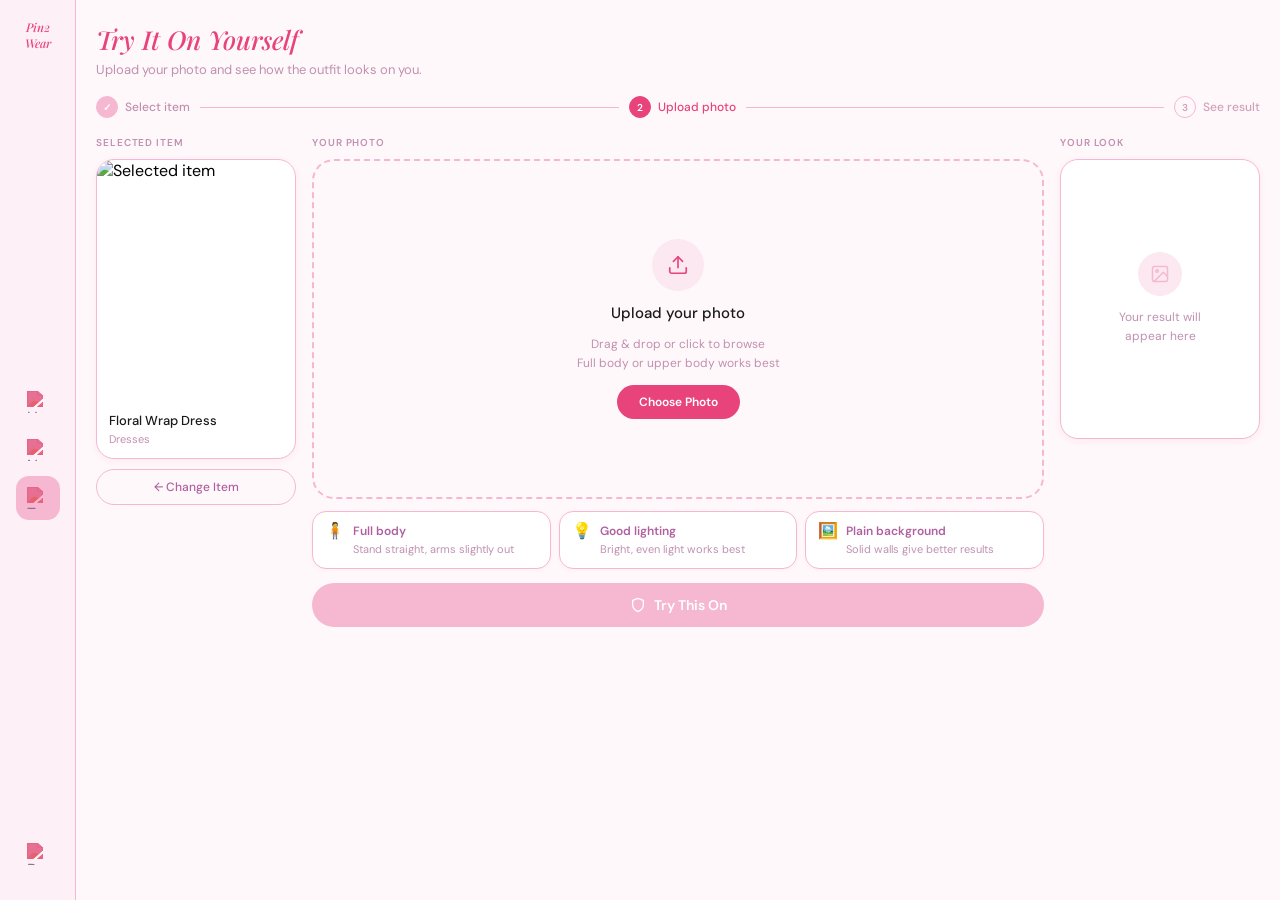
==== frontend/tryon.html @ 972ba786 "Create tryon.html" ====
<!DOCTYPE html>
<html lang="en">
<head>
  <meta charset="UTF-8">
  <meta name="viewport" content="width=device-width, initial-scale=1.0">
  <title>Try On — Pin2Wear</title>
  <link rel="stylesheet" href="css/style.css">
  <link href="https://fonts.googleapis.com/css2?family=DM+Sans:wght@300;400;500;600&family=Playfair+Display:ital,wght@0,500;1,400&display=swap" rel="stylesheet">
  <style>
    .tryon-page-header { padding: 22px 20px 0; }
    .tryon-page-header h1 { font-family: 'Playfair Display', serif; font-style: italic; font-size: 26px; font-weight: 500; color: #e8437a; margin: 0 0 4px; }
    .tryon-page-header p { font-size: 13px; color: #c090b0; margin: 0; }
    .steps-row { display: flex; align-items: center; padding: 18px 20px 0; }
    .step { display: flex; align-items: center; gap: 7px; font-size: 12px; font-weight: 500; color: #d0a0b8; }
    .step.active { color: #e8437a; }
    .step.done   { color: #c090b0; }
    .step-num { width: 22px; height: 22px; border-radius: 50%; border: 1.5px solid #f5b8d0; display: flex; align-items: center; justify-content: center; font-size: 10px; font-weight: 600; color: #d0a0b8; flex-shrink: 0; }
    .step.active .step-num { background: #e8437a; border-color: #e8437a; color: #fff; }
    .step.done   .step-num { background: #f5b8d0; border-color: #f5b8d0; color: #fff; }
    .step-line { flex: 1; height: 1px; background: #f5b8d0; margin: 0 10px; }
    .tryon-wrapper { display: flex; gap: 16px; padding: 18px 20px 40px; align-items: flex-start; }
    .panel-label { font-size: 10px; font-weight: 600; letter-spacing: 0.09em; text-transform: uppercase; color: #c090b0; margin-bottom: 10px; }
    .selected-item-panel { width: 200px; flex-shrink: 0; }
    .selected-item-card { background: #fff; border-radius: 18px; overflow: hidden; border: 1.5px solid #f5b8d0; margin-bottom: 10px; box-shadow: 0 2px 8px rgba(232,67,122,0.08); }
    .selected-item-card img { width: 100%; height: 240px; object-fit: cover; display: block; }
    .selected-item-info { padding: 12px; }
    .selected-item-name { font-size: 13px; font-weight: 500; color: #1a1a1a; margin-bottom: 3px; }
    .selected-item-category { font-size: 11px; color: #c090b0; }
    .change-item-btn { width: 100%; padding: 9px; border: 1.5px solid #f5b8d0; background: transparent; border-radius: 20px; font-family: 'DM Sans', sans-serif; font-size: 12px; font-weight: 500; color: #b060a0; cursor: pointer; transition: all 0.15s; }
    .change-item-btn:hover { background: #fce8f0; }
    .upload-panel { flex: 1; }
    .upload-zone { border: 2px dashed #f5b8d0; border-radius: 22px; background: #fff8fb; min-height: 340px; display: flex; flex-direction: column; align-items: center; justify-content: center; gap: 12px; cursor: pointer; transition: all 0.2s; position: relative; overflow: hidden; }
    .upload-zone:hover, .upload-zone.drag-over { border-color: #e8437a; background: #fce8f0; }
    .upload-zone input[type="file"] { position: absolute; inset: 0; opacity: 0; cursor: pointer; width: 100%; height: 100%; pointer-events: none; }
    .upload-icon-circle { width: 52px; height: 52px; background: #fce8f0; border-radius: 50%; display: flex; align-items: center; justify-content: center; }
    .upload-icon-circle svg { width: 22px; height: 22px; stroke: #e8437a; fill: none; stroke-width: 1.8; stroke-linecap: round; stroke-linejoin: round; }
    .upload-title { font-size: 15px; font-weight: 500; color: #1a1a1a; margin: 0; }
    .upload-sub { font-size: 12px; color: #c090b0; margin: 0; text-align: center; line-height: 1.6; }
    .upload-cta { background: #e8437a; color: white; border-radius: 30px; padding: 9px 22px; font-size: 12px; font-weight: 600; font-family: 'DM Sans', sans-serif; pointer-events: none; }
    .upload-zone.has-image { border-style: solid; border-color: #f5b8d0; background: #fff; min-height: 380px; }
    .upload-zone.has-image .upload-placeholder { display: none; }
    .preview-img { display: none; width: 100%; height: 100%; object-fit: contain; max-height: 380px; border-radius: 20px; }
    .upload-zone.has-image .preview-img { display: block; }
    .processing-overlay { display: none; position: absolute; inset: 0; background: rgba(255,248,251,0.9); border-radius: 20px; flex-direction: column; align-items: center; justify-content: center; gap: 14px; z-index: 10; }
    .processing-overlay.active { display: flex; }
    .spinner { width: 34px; height: 34px; border: 3px solid #f5b8d0; border-top-color: #e8437a; border-radius: 50%; animation: spin 0.75s linear infinite; }
    @keyframes spin { to { transform: rotate(360deg); } }
    .processing-text { font-size: 13px; color: #c090b0; font-weight: 500; }
    .processing-steps { font-size: 11px; color: #d0a0b8; text-align: center; line-height: 1.8; }
    .tips-row { display: flex; gap: 8px; margin-top: 12px; }
    .tip-card { flex: 1; background: #fff; border: 1.5px solid #f5b8d0; border-radius: 14px; padding: 10px 12px; display: flex; align-items: flex-start; gap: 8px; box-shadow: 0 1px 4px rgba(232,67,122,0.06); }
    .tip-icon { font-size: 16px; line-height: 1; margin-top: 1px; }
    .tip-text { font-size: 11px; color: #c090b0; line-height: 1.5; }
    .tip-text strong { display: block; color: #b060a0; font-weight: 600; font-size: 12px; margin-bottom: 1px; }
    .tryon-action { margin-top: 14px; display: flex; gap: 10px; align-items: center; }
    .tryon-btn { flex: 1; padding: 13px 20px; background: #e8437a; color: #fff; border: none; border-radius: 30px; font-family: 'DM Sans', sans-serif; font-size: 14px; font-weight: 600; cursor: pointer; transition: all 0.2s; display: flex; align-items: center; justify-content: center; gap: 8px; }
    .tryon-btn:hover { background: #c62a5e; transform: translateY(-1px); box-shadow: 0 6px 20px rgba(232,67,122,0.3); }
    .tryon-btn:disabled { background: #f5b8d0; color: #fff; cursor: not-allowed; transform: none; box-shadow: none; }
    .tryon-btn svg { width: 16px; height: 16px; stroke: currentColor; fill: none; stroke-width: 2; stroke-linecap: round; stroke-linejoin: round; }
    .reset-btn { padding: 13px 18px; border: 1.5px solid #f5b8d0; background: transparent; border-radius: 30px; font-family: 'DM Sans', sans-serif; font-size: 13px; color: #c090b0; cursor: pointer; transition: all 0.15s; }
    .reset-btn:hover { background: #fce8f0; color: #b060a0; }
    .result-panel { flex-shrink: 0; width: 200px; }
    .result-box { background: #fff; border: 1.5px solid #f5b8d0; border-radius: 18px; overflow: hidden; min-height: 280px; display: flex; align-items: center; justify-content: center; flex-direction: column; box-shadow: 0 2px 8px rgba(232,67,122,0.08); }
    .result-placeholder { text-align: center; padding: 24px 16px; }
    .result-placeholder-icon { width: 44px; height: 44px; background: #fce8f0; border-radius: 50%; display: flex; align-items: center; justify-content: center; margin: 0 auto 12px; }
    .result-placeholder-icon svg { width: 20px; height: 20px; stroke: #f5b8d0; fill: none; stroke-width: 1.8; stroke-linecap: round; stroke-linejoin: round; }
    .result-placeholder p { font-size: 12px; color: #c090b0; margin: 0; line-height: 1.6; }
    .result-img { width: 100%; display: none; border-radius: 16px; }
    .save-btn { display: flex; align-items: center; gap: 7px; padding: 10px 16px; border: 1.5px solid #f5b8d0; background: #fff; border-radius: 30px; font-family: 'DM Sans', sans-serif; font-size: 12px; font-weight: 600; color: #e8437a; cursor: pointer; transition: all 0.15s; margin-top: 10px; width: 100%; justify-content: center; }
    .save-btn:hover { background: #fce8f0; border-color: #e8437a; }
    .save-btn svg { width: 13px; height: 13px; stroke: currentColor; fill: none; stroke-width: 2.2; stroke-linecap: round; stroke-linejoin: round; }
    .error-toast { display: none; position: fixed; bottom: 24px; left: 50%; transform: translateX(-50%); background: #1a1a1a; color: #fff; padding: 12px 20px; border-radius: 30px; font-size: 13px; font-family: 'DM Sans', sans-serif; z-index: 999; white-space: nowrap; }
    .error-toast.show { display: block; }
    @media (max-width: 860px) { .tryon-wrapper { flex-direction: column; } .selected-item-panel, .result-panel { width: 100%; } }
  </style>
</head>
<body>

  <aside class="sidebar">
    <div class="logo">Pin2<br>Wear</div>
    <div class="sidebar-icons">
      <a href="index.html" class="icon"><img src="assets/icons/home.svg" alt="Home"></a>
      <a href="#" class="icon"><img src="assets/icons/notifications.svg" alt="Notifications"></a>
      <a href="tryon.html" class="icon active"><img src="assets/icons/plus.svg" alt="Try On"></a>
    </div>
    <a href="moodboard.html" class="icon bottom"><img src="assets/icons/profile.svg" alt="Profile"></a>
  </aside>

  <main class="main">

    <div class="tryon-page-header">
      <h1>Try It On Yourself</h1>
      <p>Upload your photo and see how the outfit looks on you.</p>
    </div>

    <div class="steps-row" id="stepsRow">
      <div class="step done" id="step1">
        <div class="step-num">✓</div><span>Select item</span>
      </div>
      <div class="step-line"></div>
      <div class="step active" id="step2">
        <div class="step-num">2</div><span>Upload photo</span>
      </div>
      <div class="step-line"></div>
      <div class="step" id="step3">
        <div class="step-num">3</div><span>See result</span>
      </div>
    </div>

    <div class="tryon-wrapper">

      <!-- LEFT -->
      <div class="selected-item-panel">
        <p class="panel-label">Selected Item</p>
        <div class="selected-item-card">
          <img id="selectedItemImg" src="assets/images/dress7.jpg" alt="Selected item">
          <div class="selected-item-info">
            <div class="selected-item-name" id="selectedItemName">Floral Wrap Dress</div>
            <div class="selected-item-category" id="selectedItemCategory">Dresses</div>
          </div>
        </div>
        <button class="change-item-btn" onclick="window.location.href='index.html'">← Change Item</button>
      </div>

      <!-- CENTER -->
      <div class="upload-panel">
        <p class="panel-label">Your Photo</p>
        <div class="upload-zone" id="uploadZone">
          <input type="file" id="photoInput" accept="image/*">
          <div class="upload-placeholder" style="display:flex;flex-direction:column;align-items:center;gap:12px;">
            <div class="upload-icon-circle">
              <svg viewBox="0 0 24 24"><path d="M21 15v4a2 2 0 0 1-2 2H5a2 2 0 0 1-2-2v-4"/><polyline points="17 8 12 3 7 8"/><line x1="12" y1="3" x2="12" y2="15"/></svg>
            </div>
            <p class="upload-title">Upload your photo</p>
            <p class="upload-sub">Drag & drop or click to browse<br>Full body or upper body works best</p>
            <span class="upload-cta">Choose Photo</span>
          </div>
          <img class="preview-img" id="previewImg" alt="Your photo">
          <div class="processing-overlay" id="processingOverlay">
            <div class="spinner"></div>
            <p class="processing-text">Generating your look...</p>
            <p class="processing-steps" id="processingSteps">✂️ Extracting garment...</p>
          </div>
        </div>

        <div class="tips-row">
          <div class="tip-card">
            <div class="tip-icon">🧍</div>
            <div class="tip-text"><strong>Full body</strong>Stand straight, arms slightly out</div>
          </div>
          <div class="tip-card">
            <div class="tip-icon">💡</div>
            <div class="tip-text"><strong>Good lighting</strong>Bright, even light works best</div>
          </div>
          <div class="tip-card">
            <div class="tip-icon">🖼️</div>
            <div class="tip-text"><strong>Plain background</strong>Solid walls give better results</div>
          </div>
        </div>

        <div class="tryon-action">
          <button class="tryon-btn" id="tryOnBtn" disabled>
            <svg viewBox="0 0 24 24"><path d="M12 22s8-4 8-10V5l-8-3-8 3v7c0 6 8 10 8 10z"/></svg>
            Try This On
          </button>
          <button class="reset-btn" id="resetBtn" onclick="resetUpload()" style="display:none">Reset</button>
        </div>
      </div>

      <!-- RIGHT -->
      <div class="result-panel">
        <p class="panel-label">Your Look</p>
        <div class="result-box" id="resultBox">
          <div class="result-placeholder" id="resultPlaceholder">
            <div class="result-placeholder-icon">
              <svg viewBox="0 0 24 24"><rect x="3" y="3" width="18" height="18" rx="2"/><circle cx="8.5" cy="8.5" r="1.5"/><polyline points="21 15 16 10 5 21"/></svg>
            </div>
            <p>Your result will<br>appear here</p>
          </div>
          <img class="result-img" id="resultImg" alt="Try-on result">
        </div>
        <button class="save-btn" id="saveBtn" style="display:none">
          <svg viewBox="0 0 24 24"><path d="M20.84 4.61a5.5 5.5 0 0 0-7.78 0L12 5.67l-1.06-1.06a5.5 5.5 0 0 0-7.78 7.78l1.06 1.06L12 21.23l7.78-7.78 1.06-1.06a5.5 5.5 0 0 0 0-7.78z"/></svg>
          Save to Moodboard
        </button>
      </div>

    </div>
  </main>

  <div class="error-toast" id="errorToast">⚠️ Server not reachable. Make sure your Colab is running.</div>

  <script>
    // ── UPDATE THIS every time you restart Colab ──
    const API_URL = "https://pin2wear-tryon-api-xyz123.onrender.com"; // Replace with your actual API URL

    const photoInput        = document.getElementById('photoInput');
    const uploadZone        = document.getElementById('uploadZone');
    const previewImg        = document.getElementById('previewImg');
    const tryOnBtn          = document.getElementById('tryOnBtn');
    const resetBtn          = document.getElementById('resetBtn');
    const processingOverlay = document.getElementById('processingOverlay');
    const processingSteps   = document.getElementById('processingSteps');
    const resultImg         = document.getElementById('resultImg');
    const resultPlaceholder = document.getElementById('resultPlaceholder');
    const saveBtn           = document.getElementById('saveBtn');
    const step2El           = document.getElementById('step2');
    const step3El           = document.getElementById('step3');
    const errorToast        = document.getElementById('errorToast');

    // ── Load garment from URL params ──
    const params       = new URLSearchParams(window.location.search);
    const itemImage    = params.get('item');
    const itemLabel    = params.get('label');
    const itemCategory = params.get('category');

    if (itemImage)    document.getElementById('selectedItemImg').src = itemImage;
    if (itemLabel)    document.getElementById('selectedItemName').textContent = itemLabel;
    if (itemCategory) document.getElementById('selectedItemCategory').textContent = itemCategory;

    if (!itemImage) {
      const stored = sessionStorage.getItem('tryonItem');
      if (stored) {
        const item = JSON.parse(stored);
        if (item.image)    document.getElementById('selectedItemImg').src = item.image;
        if (item.name)     document.getElementById('selectedItemName').textContent = item.name;
        if (item.category) document.getElementById('selectedItemCategory').textContent = item.category;
      }
    }

    uploadZone.addEventListener('click', () => photoInput.click());

    photoInput.addEventListener('change', function () {
      if (this.files[0]) handleFile(this.files[0]);
    });

    uploadZone.addEventListener('dragover', (e) => { e.preventDefault(); uploadZone.classList.add('drag-over'); });
    uploadZone.addEventListener('dragleave', () => uploadZone.classList.remove('drag-over'));
    uploadZone.addEventListener('drop', (e) => {
      e.preventDefault();
      uploadZone.classList.remove('drag-over');
      const file = e.dataTransfer.files[0];
      if (file && file.type.startsWith('image/')) handleFile(file);
    });

    function handleFile(file) {
      const reader = new FileReader();
      reader.onload = (e) => {
        previewImg.src = e.target.result;
        uploadZone.classList.add('has-image');
        tryOnBtn.disabled = false;
        resetBtn.style.display = 'block';
        step2El.className = 'step done';
        step2El.querySelector('.step-num').textContent = '✓';
      };
      reader.readAsDataURL(file);
    }

    function resetUpload() {
      photoInput.value = '';
      previewImg.src = '';
      uploadZone.classList.remove('has-image');
      tryOnBtn.disabled = true;
      resetBtn.style.display = 'none';
      resultImg.style.display = 'none';
      resultPlaceholder.style.display = 'block';
      saveBtn.style.display = 'none';
      step2El.className = 'step active';
      step2El.querySelector('.step-num').textContent = '2';
      step3El.className = 'step';
      step3El.querySelector('.step-num').textContent = '3';
      if (itemImage) document.getElementById('selectedItemImg').src = itemImage;
    }

    function showError(msg) {
      errorToast.textContent = msg;
      errorToast.classList.add('show');
      setTimeout(() => errorToast.classList.remove('show'), 4000);
    }

    function animateProcessingSteps() {
      const steps = [
        "✂️ Extracting garment from image...",
        "🧍 Analysing your body pose...",
        "👗 Fitting the garment on you...",
        "✨ Finishing touches...",
      ];
      let i = 0;
      processingSteps.textContent = steps[0];
      return setInterval(() => {
        i++;
        processingSteps.textContent = steps[i % steps.length];
      }, 3000);
    }

    tryOnBtn.addEventListener('click', async function () {
      processingOverlay.classList.add('active');
      tryOnBtn.disabled = true;
      const stepInterval = animateProcessingSteps();

      try {
        const personFile = photoInput.files[0];
        if (!personFile) {
          showError('Please upload your photo first.');
          processingOverlay.classList.remove('active');
          tryOnBtn.disabled = false;
          clearInterval(stepInterval);
          return;
        }

        const garmentSrc   = document.getElementById('selectedItemImg').src;
        const garmentBlob  = await fetch(garmentSrc).then(r => r.blob());
        const garmentFile  = new File([garmentBlob], 'garment.jpg', { type: 'image/jpeg' });
        const garmentLabel = document.getElementById('selectedItemName').textContent;

        const formData = new FormData();
        formData.append("person", personFile);
        formData.append("garment", garmentFile);
        formData.append("garment_label", garmentLabel);

        const res = await fetch(`${API_URL}/tryon`, { method: "POST", body: formData });
        if (!res.ok) throw new Error(`Server error: ${res.status}`);

        const data = await res.json();

        clearInterval(stepInterval);
        processingOverlay.classList.remove('active');

        if (data.extracted_garment) {
          document.getElementById('selectedItemImg').src = data.extracted_garment;
        }

        showResult(data.result_image);

      } catch (err) {
        console.error(err);
        clearInterval(stepInterval);
        processingOverlay.classList.remove('active');
        showError('⚠️ Server not reachable. Make sure your Colab cell is still running.');
      }

      tryOnBtn.disabled = false;
    });

    function showResult(src) {
      resultImg.src = src;
      resultImg.style.display = 'block';
      resultPlaceholder.style.display = 'none';
      saveBtn.style.display = 'flex';
      step3El.className = 'step done';
      step3El.querySelector('.step-num').textContent = '✓';
    }

    saveBtn.addEventListener('click', function () {
      const moodboard = JSON.parse(localStorage.getItem('moodboard') || '[]');
      const item = {
        image: resultImg.src,
        name: document.getElementById('selectedItemName').textContent,
        category: document.getElementById('selectedItemCategory').textContent
      };
      if (!moodboard.find(i => i.name === item.name)) {
        moodboard.push(item);
        localStorage.setItem('moodboard', JSON.stringify(moodboard));
      }
      saveBtn.innerHTML = `<svg viewBox="0 0 24 24" style="width:13px;height:13px;stroke:currentColor;fill:none;stroke-width:2.2;stroke-linecap:round;stroke-linejoin:round"><polyline points="20 6 9 17 4 12"/></svg> Saved!`;
      setTimeout(() => {
        saveBtn.innerHTML = `<svg viewBox="0 0 24 24" style="width:13px;height:13px;stroke:currentColor;fill:none;stroke-width:2.2;stroke-linecap:round;stroke-linejoin:round"><path d="M20.84 4.61a5.5 5.5 0 0 0-7.78 0L12 5.67l-1.06-1.06a5.5 5.5 0 0 0-7.78 7.78l1.06 1.06L12 21.23l7.78-7.78 1.06-1.06a5.5 5.5 0 0 0 0-7.78z"/></svg> Save to Moodboard`;
      }, 2000);
    });
  </script>

</body>
</html>
---- frontend/css/style.css ----
/* ===========================
   PIN2WEAR — style.css
   =========================== */

* {
  box-sizing: border-box;
  margin: 0;
  padding: 0;
}

body {
  font-family: 'DM Sans', sans-serif;
  background: #fff8fb;
  display: flex;
  min-height: 100vh;
}


/* ===========================
   SIDEBAR
   =========================== */

.sidebar {
  width: 76px;
  background: #fdf0f6;
  height: 100vh;
  position: fixed;
  top: 0;
  left: 0;

  display: flex;
  flex-direction: column;
  align-items: center;

  padding: 20px 0;
  border-right: 0.5px solid #f5b8d0;

  z-index: 100;
}

.logo {
  font-family: 'Playfair Display', serif;
  font-style: italic;
  font-size: 12px;
  font-weight: 500;
  color: #e8437a;
  text-align: center;
  line-height: 1.3;
  margin-bottom: 16px;
}

/* Middle icons group — vertically centered */
.sidebar-icons {
  display: flex;
  flex-direction: column;
  align-items: center;
  gap: 4px;
  flex: 1;
  justify-content: center;
}

.icon {
  width: 44px;
  height: 44px;

  display: flex;
  align-items: center;
  justify-content: center;

  border-radius: 13px;
  cursor: pointer;
  text-decoration: none;
  transition: background 0.15s ease;
}

.icon img {
  width: 22px;
  height: 22px;
  object-fit: contain;
  /* tint icons pink using CSS filter */
  filter: invert(42%) sepia(60%) saturate(500%) hue-rotate(295deg) brightness(90%);
}

.icon:hover {
  background: #fce8f0;
}

.icon.active {
  background: #f5b8d0;
}

/* Profile icon pinned to bottom */
.icon.bottom {
  margin-top: auto;
  margin-bottom: 4px;
}


/* ===========================
   MAIN AREA
   =========================== */

.main {
  margin-left: 76px;
  width: calc(100% - 76px);
  min-height: 100vh;
}


/* ===========================
   TOP BAR
   =========================== */

.topbar {
  position: sticky;
  top: 0;
  z-index: 50;
  background: #fff8fb;
  padding: 16px 20px 12px;
  border-bottom: 0.5px solid rgba(232, 67, 122, 0.1);
}

.search-container {
  position: relative;
  width: 100%;
  max-width: 920px;
}

.search-icon {
  position: absolute;
  left: 14px;
  top: 50%;
  transform: translateY(-50%);
  width: 17px;
  height: 17px;
  opacity: 0.45;
}

.topbar input {
  width: 100%;
  padding: 10px 18px 10px 42px;
  border-radius: 30px;
  border: 1.5px solid #f5b8d0;
  background: white;
  font-size: 13px;
  font-family: 'DM Sans', sans-serif;
  color: #1a1a1a;
  outline: none;
  transition: border-color 0.15s;
}

.topbar input::placeholder {
  color: #c090b0;
}

.topbar input:focus {
  border-color: #e8437a;
}


/* ===========================
   CATEGORY PILLS
   =========================== */

.category-pills {
  display: flex;
  gap: 8px;
  padding: 12px 20px 4px;
  overflow-x: auto;
  scrollbar-width: none;
}

.category-pills::-webkit-scrollbar {
  display: none;
}

.pill {
  flex-shrink: 0;
  padding: 6px 16px;
  border-radius: 20px;
  font-size: 12px;
  font-weight: 500;
  cursor: pointer;
  background: white;
  color: #b060a0;
  border: 1px solid #f5b8d0;
  transition: all 0.15s ease;
  user-select: none;
}

.pill:hover:not(.active) {
  background: #fce8f0;
}

.pill.active {
  background: #e8437a;
  color: white;
  border-color: #e8437a;
}


/* ===========================
   PIN FEED — masonry
   =========================== */

.feed {
  columns: 3;
  column-gap: 12px;
  padding: 14px 20px 40px;
}

@media (max-width: 900px) {
  .feed { columns: 2; }
}

@media (max-width: 560px) {
  .feed { columns: 1; }
}


/* ===========================
   PIN CARD
   =========================== */

.pin {
  break-inside: avoid;
  margin-bottom: 12px;
  border-radius: 18px;
  overflow: hidden;
  background: white;
  position: relative;
  cursor: pointer;
  box-shadow: 0 2px 8px rgba(232, 67, 122, 0.08);
  transition: transform 0.2s ease, box-shadow 0.2s ease;
}

.pin:hover {
  transform: scale(1.02);
  box-shadow: 0 8px 24px rgba(232, 67, 122, 0.18);
}

.pin img {
  width: 100%;
  display: block;
  object-fit: cover;
}

/* Hover overlay */
.pin-overlay {
  position: absolute;
  top: 0;
  left: 0;
  right: 0;
  /* only covers the image, not the info row */
  bottom: 52px;

  background: linear-gradient(
    to bottom,
    rgba(0, 0, 0, 0) 30%,
    rgba(0, 0, 0, 0.48) 100%
  );

  opacity: 0;
  transition: opacity 0.2s ease;

  display: flex;
  flex-direction: column;
  justify-content: space-between;
  padding: 10px;

  border-radius: 18px 18px 0 0;
}

.pin:hover .pin-overlay {
  opacity: 1;
}

/* Save button — top right */
.pin-save {
  align-self: flex-end;
  background: #e8437a;
  color: white;
  border: none;
  padding: 6px 16px;
  border-radius: 20px;
  font-size: 12px;
  font-weight: 600;
  cursor: pointer;
  font-family: 'DM Sans', sans-serif;
  transition: background 0.15s;
}

.pin-save:hover {
  background: #c62a5e;
}

/* Bottom row inside overlay */
.pin-bottom {
  display: flex;
  align-items: center;
  justify-content: space-between;
  gap: 8px;
}

.pin-title {
  font-size: 11.5px;
  font-weight: 500;
  color: white;
  flex: 1;
  white-space: nowrap;
  overflow: hidden;
  text-overflow: ellipsis;
}

/* Try on button — bottom right */
.pin-try {
  background: white;
  color: #e8437a;
  border: none;
  padding: 5px 12px;
  border-radius: 20px;
  font-size: 11px;
  font-weight: 600;
  cursor: pointer;
  font-family: 'DM Sans', sans-serif;
  white-space: nowrap;
  transition: background 0.15s;
}

.pin-try:hover {
  background: #fce8f0;
}

/* Info row below image */
.pin-info {
  padding: 8px 12px 10px;
}

.pin-label {
  display: block;
  font-size: 12px;
  font-weight: 500;
  color: #1a1a1a;
}

.pin-sub {
  font-size: 11px;
  color: #999;
  margin-top: 2px;
}


/* ===========================
   SAVED STATE & LOADING
   =========================== */

.pin-save.saved {
  background: #1a1a1a;
  color: white;
}

.loading-msg {
  color: #c090b0;
  font-size: 13px;
  padding: 40px 20px;
}
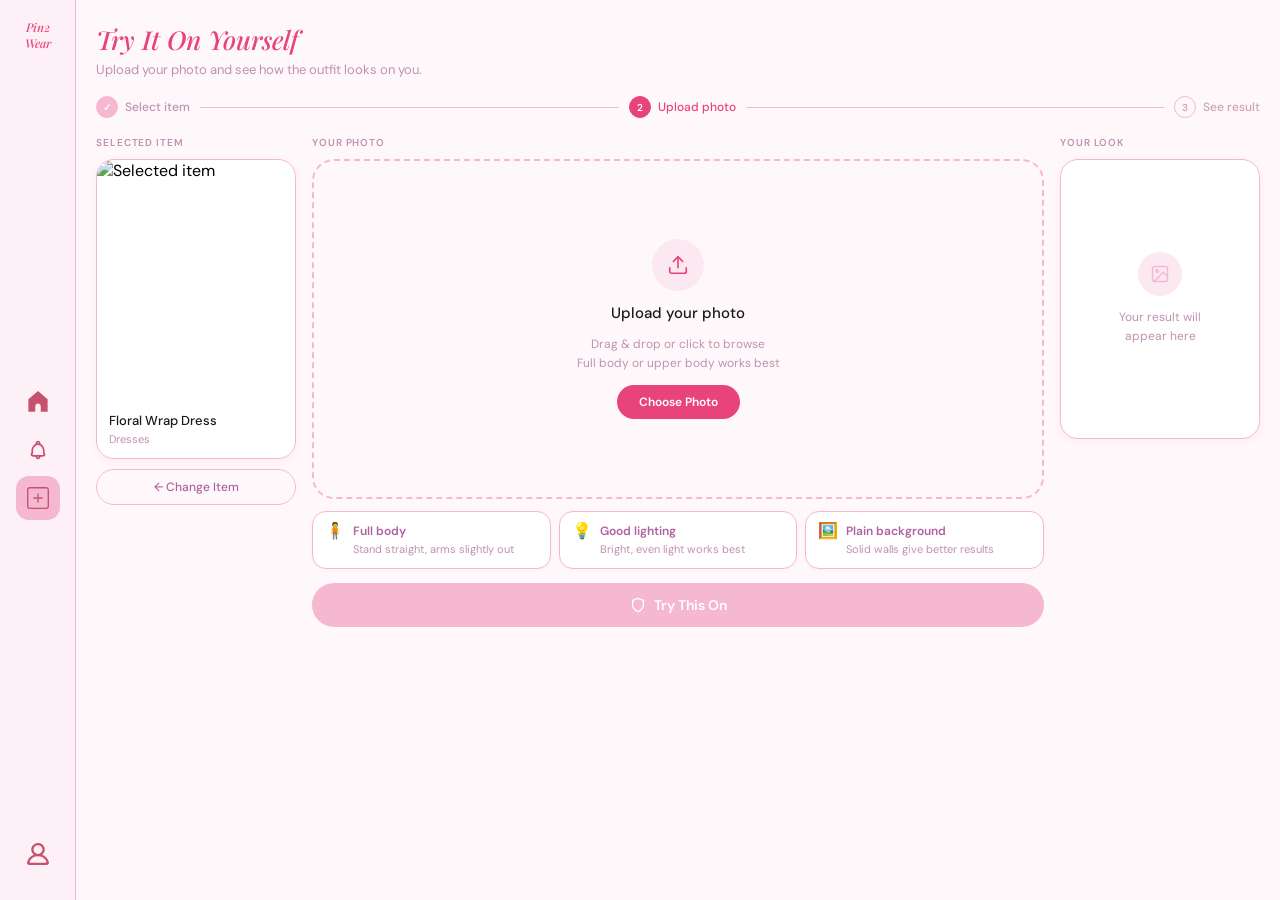
==== commit 9aa293e6: "Update tryon.html" ====
--- a/frontend/tryon.html
+++ b/frontend/tryon.html
@@ -192,7 +192,7 @@
 
   <script>
     // ── UPDATE THIS every time you restart Colab ──
-    const API_URL = "https://pin2wear-tryon-api-xyz123.onrender.com"; // Replace with your actual API URL
+    const API_URL = "https://pin2wear.onrender.com"; // Replace with your actual API URL
 
     const photoInput        = document.getElementById('photoInput');
     const uploadZone        = document.getElementById('uploadZone');
